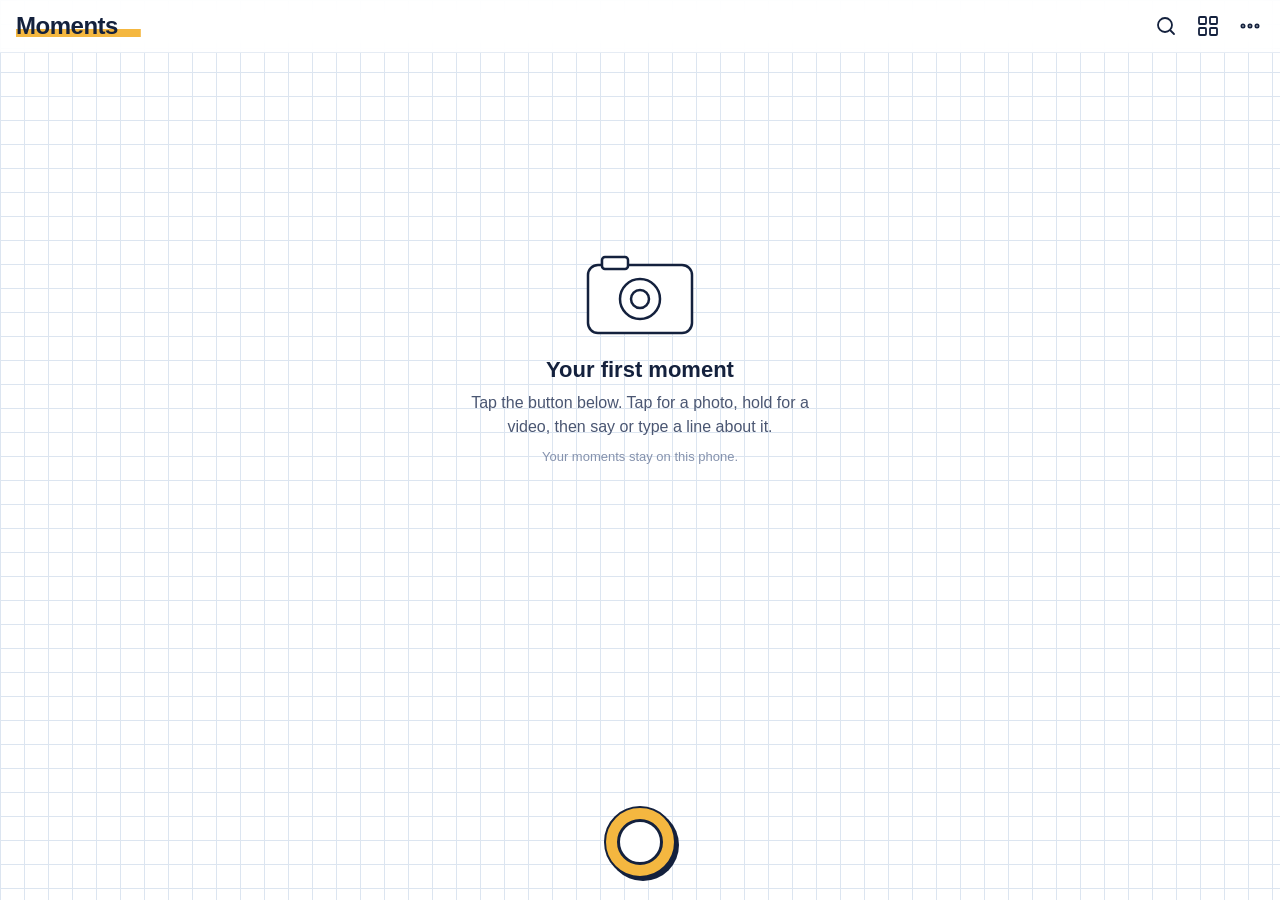
==== moments/index.html @ e1a70b03 "Moments: fix pinch zoom pushing the shutter off screen - Camera screen blocks browser page zoom (tou" ====
<!doctype html>
<html lang="en">
<head>
<meta charset="utf-8">
<meta name="viewport" content="width=device-width,initial-scale=1,viewport-fit=cover">
<meta name="theme-color" content="#FFFFFF" media="(prefers-color-scheme: light)">
<meta name="theme-color" content="#0E1626" media="(prefers-color-scheme: dark)">
<meta name="apple-mobile-web-app-capable" content="yes">
<meta name="mobile-web-app-capable" content="yes">
<meta name="apple-mobile-web-app-status-bar-style" content="default">
<meta name="apple-mobile-web-app-title" content="Moments">
<meta name="robots" content="noindex, nofollow">
<meta name="description" content="A private photo and video memory log. Your moments stay on your phone.">
<link rel="manifest" href="manifest.webmanifest">
<link rel="apple-touch-icon" href="icons/icon-180.png">
<link rel="icon" type="image/png" href="icons/icon-192.png">
<title>Moments</title>
<link rel="stylesheet" href="styles.css?v=3">
</head>
<body>

<!-- ============ FEED ============ -->
<main id="feed" class="screen active" aria-label="Your moments">
  <header class="topbar">
    <h1 class="brand">Moments</h1>
    <div class="top-actions">
      <button class="icon-btn" id="btn-search" aria-label="Search captions">
        <svg viewBox="0 0 24 24"><circle cx="11" cy="11" r="7"/><path d="m20 20-3.5-3.5"/></svg>
      </button>
      <button class="icon-btn" id="btn-view" aria-label="Switch to grid view">
        <svg class="i-grid" viewBox="0 0 24 24"><rect x="3" y="3" width="7" height="7" rx="1"/><rect x="14" y="3" width="7" height="7" rx="1"/><rect x="3" y="14" width="7" height="7" rx="1"/><rect x="14" y="14" width="7" height="7" rx="1"/></svg>
        <svg class="i-feed" viewBox="0 0 24 24"><rect x="4" y="3" width="16" height="11" rx="1.5"/><path d="M4 18h16M4 21h10"/></svg>
      </button>
      <button class="icon-btn" id="btn-settings" aria-label="Settings">
        <svg viewBox="0 0 24 24"><circle cx="5" cy="12" r="1.6"/><circle cx="12" cy="12" r="1.6"/><circle cx="19" cy="12" r="1.6"/></svg>
      </button>
    </div>
    <div class="searchbar" id="searchbar" hidden>
      <input type="search" id="q" placeholder="Search your captions" autocomplete="off" enterkeyhint="search">
      <button class="text-btn" id="search-cancel">Cancel</button>
    </div>
  </header>

  <div class="banner" id="banner" hidden>
    <div class="banner-text"><strong id="banner-title"></strong><span id="banner-sub"></span></div>
    <button class="pill-btn small" id="banner-action"></button>
    <button class="icon-btn banner-x" id="banner-close" aria-label="Dismiss">
      <svg viewBox="0 0 24 24"><path d="M7 7l10 10M17 7 7 17"/></svg>
    </button>
  </div>

  <section class="onthisday" id="onthisday" hidden aria-label="On this day"></section>
  <section id="list" class="list"></section>

  <div class="empty" id="empty" hidden>
    <div class="empty-art" aria-hidden="true">
      <svg viewBox="0 0 120 90"><rect x="8" y="14" width="104" height="68" rx="10"/><circle cx="60" cy="48" r="20"/><circle cx="60" cy="48" r="9"/><rect x="22" y="6" width="26" height="12" rx="3"/></svg>
    </div>
    <h2>Your first moment</h2>
    <p>Tap the button below. Tap for a photo, hold for a video, then say or type a line about it.</p>
    <p class="fine">Your moments stay on this phone.</p>
  </div>
  <div class="no-results" id="no-results" hidden>No captions match.</div>

  <button class="fab" id="fab" aria-label="Capture a new moment">
    <span class="fab-ring"></span>
  </button>
</main>

<!-- ============ CAMERA ============ -->
<section id="camera" class="screen dark" aria-label="Camera">
  <video id="viewfinder" playsinline muted autoplay></video>
  <div class="cam-flash" id="cam-flash"></div>

  <div class="cam-fallback" id="cam-fallback" hidden>
    <p id="cam-fallback-msg">Camera isn't available here.</p>
    <button class="pill-btn light" id="cam-native">Open camera</button>
    <button class="text-btn light" id="cam-fallback-gallery">Choose from gallery</button>
  </div>

  <div class="cam-top">
    <button class="icon-btn light" id="cam-close" aria-label="Close camera">
      <svg viewBox="0 0 24 24"><path d="M6 6l12 12M18 6 6 18"/></svg>
    </button>
    <div class="rec-badge" id="rec-badge" hidden><span class="dot"></span><span id="rec-time">0:00</span></div>
    <button class="icon-btn light" id="cam-torch" aria-label="Torch" aria-pressed="false" hidden>
      <svg viewBox="0 0 24 24"><path d="M13 2 4 14h7l-1 8 9-12h-7z"/></svg>
    </button>
    <span class="spacer" id="cam-spacer"></span>
  </div>
  <div class="focus-ring" id="focus-ring"></div>
  <div class="zoom-label" id="zoom-label" hidden>1×</div>

  <div class="cam-bottom">
    <p class="cam-hint" id="cam-hint">Tap for photo · hold for video · pinch to zoom</p>
    <div class="cam-controls">
      <button class="icon-btn light round" id="cam-gallery" aria-label="Choose from gallery">
        <svg viewBox="0 0 24 24"><rect x="3" y="4" width="18" height="16" rx="2.5"/><circle cx="9" cy="10" r="2"/><path d="m21 16-5-5-9 9"/></svg>
      </button>
      <button class="shutter" id="shutter" aria-label="Shutter: tap for photo, hold for video">
        <svg viewBox="0 0 100 100" aria-hidden="true">
          <circle class="ring-bg" cx="50" cy="50" r="45"/>
          <circle class="ring-prog" id="ring-prog" cx="50" cy="50" r="45"/>
        </svg>
        <span class="shutter-core"></span>
      </button>
      <button class="icon-btn light round" id="cam-flip" aria-label="Flip camera">
        <svg viewBox="0 0 24 24"><path d="M4 8h3l2-3h6l2 3h3v11H4z"/><path d="M9 13a3 3 0 0 1 5.2-2M15 13a3 3 0 0 1-5.2 2"/><path d="M14.5 9.5v1.6h-1.6M9.5 16.5v-1.6h1.6"/></svg>
      </button>
    </div>
  </div>
</section>

<!-- ============ COMPOSE ============ -->
<section id="compose" class="screen dark" aria-label="New moment">
  <div class="compose-media" id="compose-media"></div>
  <div class="compose-top">
    <button class="icon-btn light" id="compose-cancel" aria-label="Discard">
      <svg viewBox="0 0 24 24"><path d="M6 6l12 12M18 6 6 18"/></svg>
    </button>
    <span class="compose-when" id="compose-when"></span>
    <span class="spacer"></span>
  </div>
  <div class="compose-panel" id="compose-panel">
    <textarea id="caption" maxlength="280" rows="2" placeholder="Add a line about it (optional)" enterkeyhint="done"></textarea>
    <div class="caption-tools">
      <button class="mic-btn" id="mic" aria-label="Hold to talk, or tap to dictate" aria-pressed="false">
        <svg viewBox="0 0 24 24"><rect x="9" y="3" width="6" height="11" rx="3"/><path d="M5 11a7 7 0 0 0 14 0M12 18v3"/></svg>
        <span class="mic-label" id="mic-label">Hold to talk</span>
      </button>
      <button class="lang-btn" id="lang" aria-label="Dictation language">EN</button>
      <span class="mic-hint" id="mic-hint" hidden>Use your keyboard's mic to dictate.</span>
      <span class="count" id="count">0/280</span>
    </div>
    <button class="save-btn" id="compose-save">Save moment</button>
  </div>
</section>

<!-- ============ VIEWER ============ -->
<section id="viewer" class="screen dark" aria-label="Moment">
  <div class="viewer-top">
    <button class="icon-btn light" id="viewer-close" aria-label="Back to feed">
      <svg viewBox="0 0 24 24"><path d="M15 5l-7 7 7 7"/></svg>
    </button>
    <div class="viewer-when" id="viewer-when"></div>
    <button class="icon-btn light" id="viewer-more" aria-label="More actions">
      <svg viewBox="0 0 24 24"><circle cx="5" cy="12" r="1.6"/><circle cx="12" cy="12" r="1.6"/><circle cx="19" cy="12" r="1.6"/></svg>
    </button>
  </div>
  <div class="viewer-stage" id="viewer-stage"></div>
  <div class="viewer-caption" id="viewer-caption"></div>
  <div class="viewer-menu" id="viewer-menu" hidden>
    <button id="viewer-edit">Edit caption</button>
    <button id="viewer-save-file">Save to device</button>
    <button class="danger" id="viewer-delete">Delete</button>
  </div>
</section>

<!-- ============ SETTINGS SHEET ============ -->
<div class="scrim" id="scrim" hidden></div>
<aside class="sheet" id="sheet" aria-label="Settings" hidden>
  <div class="sheet-handle"></div>
  <h2>Moments</h2>
  <p class="privacy">Your photos, videos and captions stay on this phone. Only an anonymous visit count is kept, plus usage counts if you turn them on.</p>

  <div class="sheet-row">
    <div>
      <div class="row-title">Storage</div>
      <div class="row-sub" id="storage-line">Checking…</div>
    </div>
  </div>
  <div class="meter"><span id="storage-meter"></span></div>

  <div class="sheet-row">
    <div>
      <div class="row-title">Keep my moments safe</div>
      <div class="row-sub" id="persist-line">Ask the browser not to clear them.</div>
    </div>
    <button class="pill-btn small" id="persist-btn">Turn on</button>
  </div>

  <div class="sheet-row" id="install-row" hidden>
    <div>
      <div class="row-title">Install on home screen</div>
      <div class="row-sub" id="install-line">Opens full screen, like an app.</div>
    </div>
    <button class="pill-btn small" id="install-btn">Install</button>
  </div>

  <div class="sheet-row">
    <div>
      <div class="row-title">Backup</div>
      <div class="row-sub" id="backup-line">One .zip with every photo, video and caption.</div>
    </div>
  </div>
  <div class="sheet-btns">
    <button class="pill-btn" id="export-btn">Export backup</button>
    <button class="pill-btn ghost" id="import-btn">Import backup</button>
  </div>

  <div class="sheet-row">
    <div>
      <div class="row-title">Open straight to camera</div>
      <div class="row-sub">Once you've allowed the camera.</div>
    </div>
    <label class="switch"><input type="checkbox" id="opt-camfirst" checked><span></span></label>
  </div>

  <div class="sheet-row">
    <div>
      <div class="row-title">Share anonymous usage counts</div>
      <div class="row-sub">Counts like "a moment was saved". Never photos, videos or captions.</div>
    </div>
    <label class="switch"><input type="checkbox" id="opt-metrics"><span></span></label>
  </div>

  <div class="sheet-row"><div><div class="row-title">Your stats</div><div class="row-sub">Counted on this phone only.</div></div></div>
  <div class="stats" id="stats"></div>

  <button class="text-btn danger wide" id="clear-btn">Delete all moments on this phone</button>
</aside>

<div class="howto" id="howto" hidden>
  <h3>Install Moments</h3>
  <ol>
    <li>Tap <strong>Share</strong> <svg viewBox="0 0 24 24" class="inline-ico"><path d="M12 3v12M7 8l5-5 5 5M5 13v7h14v-7"/></svg> in Safari's toolbar.</li>
    <li>Choose <strong>Add to Home Screen</strong>.</li>
    <li>Open Moments from your home screen and capture there.</li>
  </ol>
  <p class="howto-note" id="howto-note">The installed app keeps its own storage. Moments saved here in Safari don't move across, so <strong>export a backup first</strong>, then import it in the app.</p>
  <button class="pill-btn" id="howto-ok">Got it</button>
</div>

<div class="toast" id="toast" role="status" aria-live="polite"></div>

<input type="file" id="file-pick" accept="image/*,video/*" hidden>
<input type="file" id="file-capture" accept="image/*,video/*" capture="environment" hidden>
<input type="file" id="file-import" accept=".zip,application/zip" hidden>

<script src="app.js?v=3"></script>
<script data-goatcounter="https://adikhanna.goatcounter.com/count" async src="//gc.zgo.at/count.js"></script>
</body>
</html>
---- moments/styles.css ----
/* Moments — Graph Paper tokens, mobile-first */
:root {
  --paper: #FFFFFF;
  --grid: #DCE5F0;
  --ink: #14213D;
  --ink-2: #4A5672;
  --ink-3: #8592AD;
  --hl: #F4B740;
  --red: #C2452D;
  --card: #FFFFFF;
  --line: #E6ECF4;
  --shadow: 3px 3px 0 var(--ink);
  --sat: env(safe-area-inset-top, 0px);
  --sab: env(safe-area-inset-bottom, 0px);
  --font: -apple-system, BlinkMacSystemFont, "Segoe UI", Roboto, "Helvetica Neue", Arial, sans-serif;
  --ease: cubic-bezier(.2, .8, .2, 1);
  color-scheme: light dark;
}
@media (prefers-color-scheme: dark) {
  :root {
    --paper: #0E1626;
    --grid: #1B2840;
    --ink: #E9EEF7;
    --ink-2: #B4BFD4;
    --ink-3: #7584A3;
    --card: #141F33;
    --line: #22314D;
    --shadow: 3px 3px 0 #000;
  }
}

* { box-sizing: border-box; -webkit-tap-highlight-color: transparent; }
html, body { margin: 0; height: 100%; }
body {
  font-family: var(--font);
  background: var(--paper);
  color: var(--ink);
  overscroll-behavior-y: none;
  -webkit-font-smoothing: antialiased;
}
button { font: inherit; color: inherit; background: none; border: 0; padding: 0; cursor: pointer; }
svg { display: block; }
[hidden] { display: none !important; }

/* ---------- screens ---------- */
.screen {
  position: fixed; inset: 0;
  display: flex; flex-direction: column;
  background: var(--paper);
  opacity: 0; pointer-events: none;
  transform: translateY(14px);
  transition: opacity .22s var(--ease), transform .26s var(--ease);
}
.screen.active { opacity: 1; pointer-events: auto; transform: none; }
.screen.dark { background: #000; color: #fff; }
#feed { overflow-y: auto; -webkit-overflow-scrolling: touch; transform: none; }
#feed:not(.active) { opacity: 1; } /* keep feed painted under overlays */

/* ---------- buttons ---------- */
.icon-btn { width: 40px; height: 40px; display: grid; place-items: center; border-radius: 50%; }
.icon-btn svg { width: 24px; height: 24px; fill: none; stroke: currentColor; stroke-width: 1.8; stroke-linecap: round; stroke-linejoin: round; }
.icon-btn:active { background: color-mix(in srgb, currentColor 12%, transparent); }
.icon-btn.light { color: #fff; }
.icon-btn.round { width: 48px; height: 48px; background: rgba(255,255,255,.14); backdrop-filter: blur(8px); -webkit-backdrop-filter: blur(8px); }
.text-btn { font-weight: 600; padding: 8px 6px; color: var(--ink-2); }
.text-btn.light { color: #fff; }
.text-btn.danger { color: var(--red); }
.text-btn.wide { width: 100%; padding: 16px; margin-top: 8px; }
.pill-btn {
  background: var(--ink); color: var(--paper);
  font-weight: 700; padding: 10px 18px; border-radius: 999px;
  transition: transform .1s;
}
.pill-btn:active { transform: scale(.96); }
.pill-btn:disabled { opacity: .4; }
.pill-btn.small { padding: 7px 14px; font-size: 14px; }
.pill-btn.ghost { background: transparent; color: var(--ink); box-shadow: inset 0 0 0 1.5px var(--ink); }
.pill-btn.light { background: #fff; color: #000; }

/* ---------- feed ---------- */
#feed {
  background-color: var(--paper);
  background-image:
    linear-gradient(var(--grid) 1px, transparent 1px),
    linear-gradient(90deg, var(--grid) 1px, transparent 1px);
  background-size: 24px 24px;
  background-attachment: local;
}
.topbar {
  position: sticky; top: 0; z-index: 5;
  display: flex; flex-wrap: wrap; align-items: center;
  padding: calc(var(--sat) + 6px) 10px 6px 16px;
  background: color-mix(in srgb, var(--paper) 88%, transparent);
  backdrop-filter: blur(14px); -webkit-backdrop-filter: blur(14px);
  border-bottom: 1px solid var(--line);
}
.brand {
  font-size: 24px; font-weight: 800; letter-spacing: -.02em; margin: 0; flex: 1;
  background: linear-gradient(transparent 62%, var(--hl) 62%, var(--hl) 90%, transparent 90%);
  background-size: 5.2em 100%; background-repeat: no-repeat;
}
.top-actions { display: flex; gap: 2px; }
#btn-view .i-feed { display: none; }
body.grid #btn-view .i-feed { display: block; }
body.grid #btn-view .i-grid { display: none; }
.searchbar { flex-basis: 100%; display: flex; gap: 8px; align-items: center; padding: 8px 4px 4px 0; }
.searchbar input {
  flex: 1; font: inherit; font-size: 16px; padding: 10px 14px;
  border-radius: 12px; border: 1.5px solid var(--line); background: var(--card); color: var(--ink);
  outline: none;
}
.searchbar input:focus { border-color: var(--ink); }

.list { padding: 8px 0 calc(var(--sab) + 120px); max-width: 560px; margin: 0 auto; }
.day-head {
  position: sticky; top: calc(var(--sat) + 53px); z-index: 2;
  display: inline-block; margin: 18px 16px 10px;
  font-size: 13px; font-weight: 800; letter-spacing: .06em; text-transform: uppercase;
  background: var(--hl); color: #14213D; padding: 3px 10px; border-radius: 4px;
  box-shadow: 2px 2px 0 #14213D;
}
body.searching .day-head { top: calc(var(--sat) + 108px); }
.day-group { display: block; }

.card {
  margin: 0 12px 18px; background: var(--card);
  border: 1.5px solid var(--ink); border-radius: 14px; box-shadow: var(--shadow);
  overflow: hidden;
  animation: pop .32s var(--ease) both;
}
.card.removing { animation: out .25s var(--ease) forwards; }
@keyframes pop { from { opacity: 0; transform: translateY(10px) scale(.98); } to { opacity: 1; transform: none; } }
@keyframes out { to { opacity: 0; transform: scale(.96); } }
.card-media { position: relative; background: var(--grid); aspect-ratio: var(--ar, 4/5); max-height: 75vh; width: 100%; overflow: hidden; }
.card-media img, .card-media video { width: 100%; height: 100%; object-fit: cover; display: block; }
.badge {
  position: absolute; top: 10px; right: 10px;
  display: flex; align-items: center; gap: 4px;
  background: rgba(0,0,0,.55); color: #fff; font-size: 12px; font-weight: 700;
  padding: 4px 8px; border-radius: 999px;
}
.badge svg { width: 12px; height: 12px; fill: #fff; }
.card-body { padding: 12px 14px 14px; }
.card-caption { margin: 0 0 6px; font-size: 16px; line-height: 1.4; white-space: pre-wrap; overflow-wrap: anywhere; }
.card-caption.none { color: var(--ink-3); font-style: italic; }
.card-time { font-size: 12px; color: var(--ink-3); font-weight: 600; display: flex; gap: 6px; align-items: center; }
.card-time .voice { display: inline-flex; align-items: center; gap: 3px; }
.card-time svg { width: 12px; height: 12px; fill: none; stroke: currentColor; stroke-width: 2; }
mark { background: var(--hl); color: #14213D; border-radius: 2px; padding: 0 1px; }

/* grid view */
body.grid .day-group { display: grid; grid-template-columns: repeat(3, 1fr); gap: 2px; padding: 0 2px; }
body.grid .day-head { grid-column: 1 / -1; justify-self: start; }
body.grid .card { margin: 0; border: 0; border-radius: 0; box-shadow: none; animation: none; }
body.grid .card-media { aspect-ratio: 1; max-height: none; }
body.grid .card-body { display: none; }
body.grid .badge { top: 6px; right: 6px; padding: 3px 6px; font-size: 11px; }

/* on this day */
.onthisday { padding: 14px 0 0; max-width: 560px; margin: 0 auto; }
.otd-title { font-size: 13px; font-weight: 800; letter-spacing: .06em; text-transform: uppercase; color: var(--red); margin: 0 16px 8px; }
.otd-strip { display: flex; gap: 10px; overflow-x: auto; padding: 2px 16px 8px; scroll-snap-type: x mandatory; scrollbar-width: none; }
.otd-strip::-webkit-scrollbar { display: none; }
.otd-item { flex: 0 0 auto; width: 96px; scroll-snap-align: start; text-align: left; }
.otd-item img { width: 96px; height: 128px; object-fit: cover; border-radius: 10px; border: 1.5px solid var(--ink); box-shadow: 2px 2px 0 var(--ink); background: var(--grid); }
.otd-item span { display: block; font-size: 12px; font-weight: 700; margin-top: 6px; color: var(--ink-2); }

/* empty */
.empty, .no-results { text-align: center; padding: 70px 32px 160px; max-width: 420px; margin: 0 auto; }
.empty-art svg { width: 120px; margin: 0 auto 16px; fill: var(--card); stroke: var(--ink); stroke-width: 2.5; }
.empty h2 { font-size: 22px; margin: 0 0 8px; }
.empty p { color: var(--ink-2); line-height: 1.5; margin: 0 0 8px; }
.empty .fine { font-size: 13px; color: var(--ink-3); }
.no-results { color: var(--ink-3); padding-top: 50px; }

/* FAB */
.fab {
  position: fixed; left: 50%; bottom: calc(var(--sab) + 22px); z-index: 6;
  width: 72px; height: 72px; margin-left: -36px; border-radius: 50%;
  background: var(--hl); border: 2px solid #14213D; box-shadow: 3px 3px 0 #14213D;
  display: grid; place-items: center;
  transition: transform .15s var(--ease);
}
.fab:active { transform: scale(.92); }
.fab-ring { width: 46px; height: 46px; border-radius: 50%; border: 3px solid #14213D; background: #fff; }
#feed:not(.active) .fab { opacity: 0; }

/* ---------- camera ---------- */
#viewfinder { position: absolute; inset: 0; width: 100%; height: 100%; object-fit: cover; background: #000; }
#viewfinder.mirror { transform: scaleX(-1); }
.cam-flash { position: absolute; inset: 0; background: #fff; opacity: 0; pointer-events: none; }
.cam-flash.go { animation: flash .28s ease-out; }
@keyframes flash { 0% { opacity: .85; } 100% { opacity: 0; } }
.cam-top {
  position: relative; z-index: 2; display: flex; align-items: center; justify-content: space-between;
  padding: calc(var(--sat) + 8px) 10px 8px;
  background: linear-gradient(rgba(0,0,0,.45), transparent);
}
.cam-top .spacer { width: 40px; }
.rec-badge { display: flex; align-items: center; gap: 6px; background: var(--red); color: #fff; font-weight: 700; font-variant-numeric: tabular-nums; padding: 5px 12px; border-radius: 999px; font-size: 15px; }
.rec-badge .dot { width: 8px; height: 8px; border-radius: 50%; background: #fff; animation: blink 1s infinite; }
@keyframes blink { 50% { opacity: .2; } }
.cam-bottom {
  position: absolute; left: 0; right: 0; bottom: 0; z-index: 2;
  padding: 20px 0 calc(var(--sab) + 26px);
  background: linear-gradient(transparent, rgba(0,0,0,.55));
}
.cam-hint { text-align: center; font-size: 13px; font-weight: 600; margin: 0 0 14px; opacity: .85; text-shadow: 0 1px 3px rgba(0,0,0,.6); transition: opacity .3s; }
.cam-controls { display: flex; align-items: center; justify-content: space-evenly; }
.shutter { position: relative; width: 84px; height: 84px; touch-action: none; user-select: none; -webkit-user-select: none; -webkit-touch-callout: none; }
.shutter svg { position: absolute; inset: 0; width: 100%; height: 100%; transform: rotate(-90deg); }
.ring-bg { fill: none; stroke: #fff; stroke-width: 6; }
.ring-prog { fill: none; stroke: var(--red); stroke-width: 7; stroke-dasharray: 283; stroke-dashoffset: 283; stroke-linecap: round; }
.shutter-core { position: absolute; inset: 11px; border-radius: 50%; background: #fff; transition: transform .2s var(--ease), background .2s, border-radius .2s; }
.shutter:active .shutter-core { transform: scale(.9); }
.shutter.recording .shutter-core { background: var(--red); transform: scale(.55); border-radius: 22%; }
.cam-fallback {
  position: absolute; inset: 0; z-index: 1; display: flex; flex-direction: column;
  align-items: center; justify-content: center; gap: 14px; padding: 32px; text-align: center;
}
.cam-fallback p { margin: 0 0 6px; color: #cfd6e4; line-height: 1.5; max-width: 300px; }

/* ---------- compose ---------- */
.compose-bar {
  display: flex; align-items: center; justify-content: space-between;
  padding: calc(var(--sat) + 8px) 12px 8px;
  border-bottom: 1px solid var(--line);
}
.compose-title { font-weight: 800; }
.compose-media { flex: 1 1 auto; min-height: 0; background: #000; display: grid; place-items: center; overflow: hidden; }
.compose-media img, .compose-media video { max-width: 100%; max-height: 100%; object-fit: contain; }
.caption-box { padding: 12px 16px calc(var(--sab) + 14px); background: var(--paper); border-top: 1px solid var(--line); }
.caption-meta { font-size: 12px; font-weight: 700; color: var(--ink-3); margin-bottom: 6px; }
#caption {
  width: 100%; resize: none; border: 0; outline: none; background: transparent; color: var(--ink);
  font: inherit; font-size: 18px; line-height: 1.4; min-height: 78px; max-height: 30vh;
}
#caption::placeholder { color: var(--ink-3); }
#caption.listening { caret-color: var(--red); }
.caption-tools { display: flex; align-items: center; gap: 10px; }
.mic-btn {
  display: flex; align-items: center; gap: 6px; padding: 9px 16px 9px 12px;
  border-radius: 999px; background: var(--hl); color: #14213D; font-weight: 800;
  border: 1.5px solid #14213D; box-shadow: 2px 2px 0 #14213D;
}
.mic-btn svg { width: 20px; height: 20px; fill: none; stroke: currentColor; stroke-width: 2; stroke-linecap: round; }
.mic-btn[aria-pressed="true"] { background: var(--red); color: #fff; animation: pulse 1.2s infinite; }
@keyframes pulse { 0%,100% { box-shadow: 2px 2px 0 #14213D, 0 0 0 0 rgba(194,69,45,.5); } 50% { box-shadow: 2px 2px 0 #14213D, 0 0 0 9px rgba(194,69,45,0); } }
.lang-btn { font-size: 13px; font-weight: 800; padding: 8px 10px; border-radius: 8px; border: 1.5px solid var(--line); color: var(--ink-2); }
.mic-hint { font-size: 13px; color: var(--ink-3); }
.count { margin-left: auto; font-size: 12px; font-weight: 700; color: var(--ink-3); font-variant-numeric: tabular-nums; }
.count.near { color: var(--red); }

/* ---------- viewer ---------- */
.viewer-top {
  position: absolute; top: 0; left: 0; right: 0; z-index: 3;
  display: flex; align-items: center; justify-content: space-between;
  padding: calc(var(--sat) + 8px) 8px 10px;
  background: linear-gradient(rgba(0,0,0,.6), transparent);
}
.viewer-when { font-size: 14px; font-weight: 700; text-align: center; }
.viewer-stage { flex: 1; display: grid; place-items: center; overflow: hidden; touch-action: pan-y; }
.viewer-stage img, .viewer-stage video { max-width: 100%; max-height: 100%; object-fit: contain; transition: transform .25s var(--ease), opacity .2s; }
.viewer-caption {
  position: absolute; left: 0; right: 0; bottom: 0; z-index: 2;
  padding: 40px 18px calc(var(--sab) + 22px);
  background: linear-gradient(transparent, rgba(0,0,0,.75));
  font-size: 17px; line-height: 1.45; white-space: pre-wrap; overflow-wrap: anywhere;
  max-height: 45vh; overflow-y: auto;
}
.viewer-menu {
  position: absolute; top: calc(var(--sat) + 54px); right: 12px; z-index: 4;
  background: #1c2436; border-radius: 14px; overflow: hidden; min-width: 190px;
  box-shadow: 0 10px 30px rgba(0,0,0,.5);
  animation: pop .18s var(--ease);
}
.viewer-menu button { display: block; width: 100%; text-align: left; padding: 14px 16px; font-weight: 600; border-bottom: 1px solid rgba(255,255,255,.08); }
.viewer-menu button:last-child { border-bottom: 0; }
.viewer-menu .danger { color: #ff8a73; }

/* ---------- sheet ---------- */
.scrim { position: fixed; inset: 0; z-index: 20; background: rgba(8,12,22,.45); animation: fade .2s; }
@keyframes fade { from { opacity: 0; } }
.sheet {
  position: fixed; left: 0; right: 0; bottom: 0; z-index: 21;
  max-width: 560px; margin: 0 auto; max-height: 88vh; overflow-y: auto;
  background: var(--card); color: var(--ink);
  border-radius: 20px 20px 0 0; border: 1.5px solid var(--ink); border-bottom: 0;
  padding: 8px 20px calc(var(--sab) + 18px);
  animation: up .28s var(--ease);
}
@keyframes up { from { transform: translateY(100%); } }
.sheet-handle { width: 40px; height: 5px; border-radius: 3px; background: var(--line); margin: 4px auto 12px; }
.sheet h2 { margin: 0 0 4px; font-size: 22px; }
.privacy { margin: 0 0 14px; color: var(--ink-2); font-size: 14px; }
.sheet-row { display: flex; align-items: center; justify-content: space-between; gap: 12px; padding: 14px 0 6px; border-top: 1px solid var(--line); }
.row-title { font-weight: 700; }
.row-sub { font-size: 13px; color: var(--ink-3); margin-top: 2px; }
.meter { height: 8px; border-radius: 4px; background: var(--grid); overflow: hidden; margin: 6px 0 10px; }
.meter span { display: block; height: 100%; width: 0; background: var(--ink); border-radius: 4px; transition: width .4s var(--ease); }
.sheet-btns { display: flex; gap: 10px; padding: 8px 0 14px; }
.sheet-btns .pill-btn { flex: 1; }
.switch { position: relative; width: 50px; height: 30px; flex: 0 0 auto; }
.switch input { opacity: 0; width: 0; height: 0; }
.switch span { position: absolute; inset: 0; background: var(--line); border-radius: 999px; transition: background .2s; }
.switch span::after { content: ""; position: absolute; top: 3px; left: 3px; width: 24px; height: 24px; border-radius: 50%; background: #fff; box-shadow: 0 1px 3px rgba(0,0,0,.3); transition: transform .2s var(--ease); }
.switch input:checked + span { background: var(--ink); }
.switch input:checked + span::after { transform: translateX(20px); }

/* ---------- toast ---------- */
.toast {
  position: fixed; left: 50%; bottom: calc(var(--sab) + 110px); z-index: 40;
  transform: translate(-50%, 20px); opacity: 0; pointer-events: none;
  background: var(--ink); color: var(--paper); font-weight: 600; font-size: 15px;
  padding: 12px 16px; border-radius: 12px; display: flex; gap: 14px; align-items: center;
  max-width: calc(100vw - 32px); box-shadow: 0 8px 24px rgba(0,0,0,.25);
  transition: opacity .2s, transform .25s var(--ease);
}
.toast.show { opacity: 1; transform: translate(-50%, 0); pointer-events: auto; }
.toast button { color: var(--hl); font-weight: 800; }
.toast span { white-space: nowrap; overflow: hidden; text-overflow: ellipsis; }

@media (prefers-reduced-motion: reduce) {
  *, *::before, *::after { animation: none !important; transition: none !important; }
}

/* ================= Phase 0 additions ================= */

/* camera slides in from the left, like Instagram */
#camera { transform: translateX(-30px); }
#camera.active { transform: none; }
.focus-ring {
  position: absolute; z-index: 2; width: 72px; height: 72px; margin: -36px 0 0 -36px;
  border: 2px solid var(--hl); border-radius: 12px; opacity: 0; pointer-events: none;
}
.focus-ring.go { animation: focus .7s var(--ease); }
@keyframes focus { 0% { opacity: 1; transform: scale(1.5); } 40% { opacity: 1; transform: scale(1); } 100% { opacity: 0; transform: scale(1); } }
.zoom-label {
  position: absolute; z-index: 2; left: 50%; top: calc(var(--sat) + 64px); transform: translateX(-50%);
  background: rgba(0,0,0,.55); color: #fff; font-weight: 800; font-size: 14px; padding: 5px 12px; border-radius: 999px;
}
#cam-torch[aria-pressed="true"] { color: var(--hl); }
#cam-torch svg { fill: none; }
#cam-torch[aria-pressed="true"] svg { fill: var(--hl); }

/* compose v2: full-bleed media, caption overlaid, big Save */
#compose { background: #000; color: #fff; }
.compose-media { position: absolute; inset: 0; display: grid; place-items: center; background: #000; }
.compose-media img, .compose-media video { width: 100%; height: 100%; max-width: none; max-height: none; object-fit: contain; }
.compose-top {
  position: absolute; top: 0; left: 0; right: 0; z-index: 2;
  display: flex; align-items: center; justify-content: space-between;
  padding: calc(var(--sat) + 8px) 8px 18px;
  background: linear-gradient(rgba(0,0,0,.55), transparent);
}
.compose-top .spacer { width: 40px; }
.compose-when { font-size: 14px; font-weight: 700; text-shadow: 0 1px 3px rgba(0,0,0,.6); }
.compose-panel {
  position: absolute; left: 0; right: 0; bottom: 0; z-index: 2;
  padding: 56px 16px calc(var(--sab) + 16px + var(--kb, 0px));
  background: linear-gradient(transparent, rgba(0,0,0,.55) 28%, rgba(0,0,0,.82));
  transition: padding-bottom .15s;
}
#compose #caption {
  color: #fff; font-size: 20px; font-weight: 600; line-height: 1.35; min-height: 56px; max-height: 28vh;
  text-shadow: 0 1px 4px rgba(0,0,0,.6);
}
#compose #caption::placeholder { color: rgba(255,255,255,.7); }
#compose .caption-tools { margin: 6px 0 14px; }
#compose .lang-btn { color: #fff; border-color: rgba(255,255,255,.35); }
#compose .count { color: rgba(255,255,255,.7); }
#compose .mic-hint { color: rgba(255,255,255,.75); }
.mic-btn { touch-action: none; user-select: none; -webkit-user-select: none; -webkit-touch-callout: none; padding: 12px 18px 12px 14px; font-size: 15px; }
.mic-btn.holding { transform: scale(1.06); }
.save-btn {
  width: 100%; padding: 16px; border-radius: 14px; font-size: 17px; font-weight: 800;
  background: #fff; color: #14213D; transition: transform .1s;
}
.save-btn:active { transform: scale(.98); }
.save-btn:disabled { opacity: .5; }

/* feed banner (install / backup) */
.banner {
  display: flex; align-items: center; gap: 10px; max-width: 536px;
  margin: 12px auto 0; padding: 12px 6px 12px 14px;
  background: var(--card); border: 1.5px solid var(--ink); border-left: 6px solid var(--hl);
  border-radius: 12px; box-shadow: var(--shadow);
  margin-left: max(12px, calc(50% - 268px)); margin-right: max(12px, calc(50% - 268px));
  animation: pop .3s var(--ease);
}
.banner.warn { border-left-color: var(--red); }
.banner-text { flex: 1; min-width: 0; font-size: 14px; line-height: 1.35; }
.banner-text strong { display: block; font-size: 15px; }
.banner-text span { color: var(--ink-2); }
.banner-x { width: 32px; height: 32px; flex: 0 0 auto; }
.banner-x svg { width: 18px; height: 18px; }

/* iOS install how-to */
.howto {
  position: fixed; left: 12px; right: 12px; bottom: calc(var(--sab) + 12px); z-index: 30;
  max-width: 520px; margin: 0 auto; padding: 18px 18px 16px;
  background: var(--card); color: var(--ink); border: 1.5px solid var(--ink); border-radius: 16px; box-shadow: var(--shadow);
  animation: up .28s var(--ease);
}
.howto h3 { margin: 0 0 8px; font-size: 18px; }
.howto ol { margin: 0 0 10px; padding-left: 20px; line-height: 1.55; }
.howto-note { font-size: 13px; color: var(--ink-2); margin: 0 0 14px; line-height: 1.45; }
.howto .pill-btn { width: 100%; }
.inline-ico { display: inline-block; width: 16px; height: 16px; vertical-align: -3px; fill: none; stroke: currentColor; stroke-width: 2; }

/* stats */
.stats { display: grid; grid-template-columns: repeat(2, 1fr); gap: 8px; margin: 8px 0 14px; }
.stat { background: var(--paper); border: 1.5px solid var(--line); border-radius: 12px; padding: 10px 12px; }
.stat b { display: block; font-size: 22px; font-variant-numeric: tabular-nums; }
.stat span { font-size: 12px; color: var(--ink-3); font-weight: 600; }

/* camera owns all gestures: no page pinch-zoom or double-tap zoom */
#camera, #camera * { touch-action: none; }
#viewfinder { transform-origin: 50% 50%; transition: transform .06s linear; }
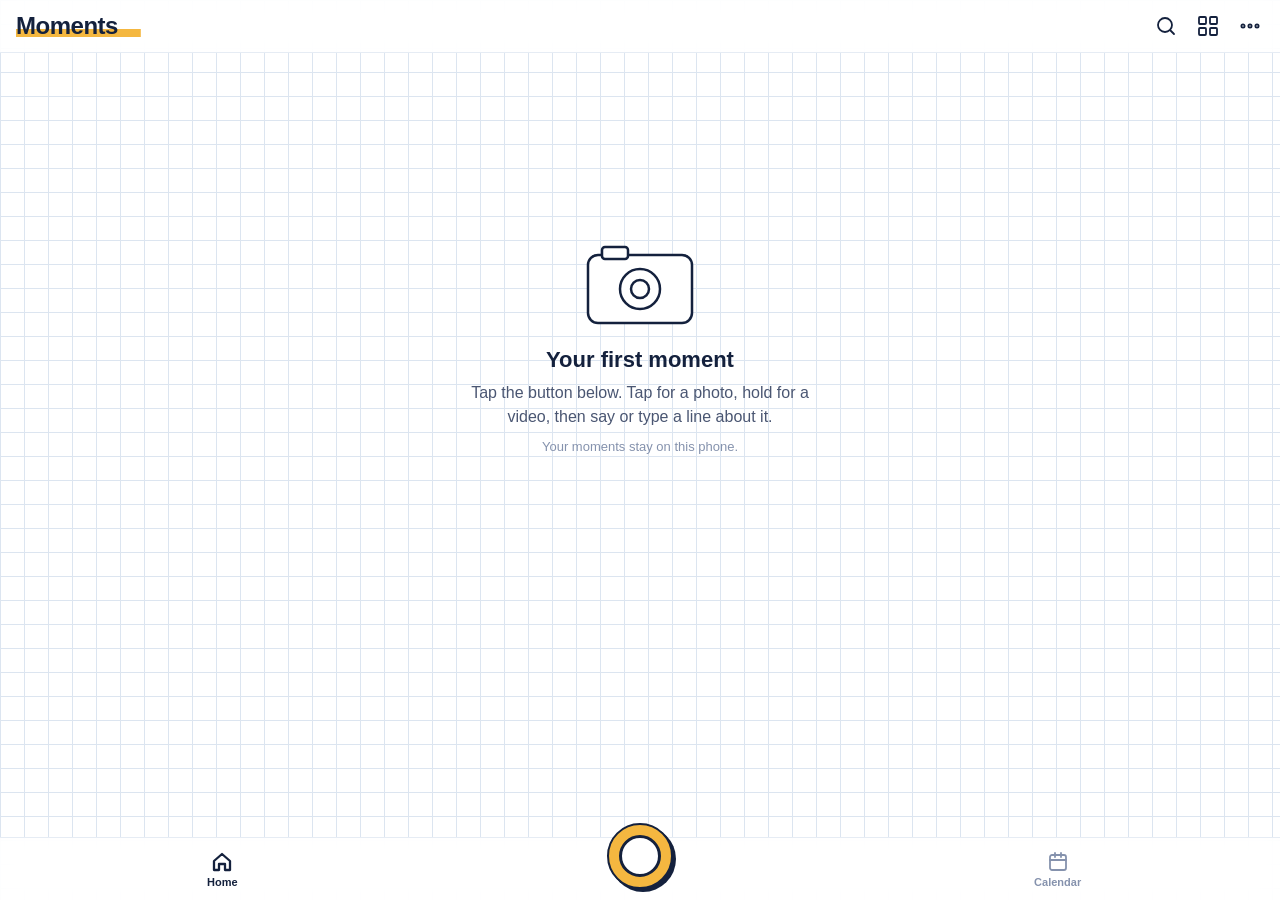
==== commit be5a52f7: "Moments: Phase 1 (relive) - Tab bar: Home, capture, Calendar - Story rail (Today, This week/Your wee" ====
--- a/moments/index.html
+++ b/moments/index.html
@@ -9,13 +9,12 @@
 <meta name="mobile-web-app-capable" content="yes">
 <meta name="apple-mobile-web-app-status-bar-style" content="default">
 <meta name="apple-mobile-web-app-title" content="Moments">
-<meta name="robots" content="noindex, nofollow">
 <meta name="description" content="A private photo and video memory log. Your moments stay on your phone.">
 <link rel="manifest" href="manifest.webmanifest">
 <link rel="apple-touch-icon" href="icons/icon-180.png">
 <link rel="icon" type="image/png" href="icons/icon-192.png">
 <title>Moments</title>
-<link rel="stylesheet" href="styles.css?v=3">
+<link rel="stylesheet" href="styles.css?v=4">
 </head>
 <body>
 
@@ -23,6 +22,10 @@
 <main id="feed" class="screen active" aria-label="Your moments">
   <header class="topbar">
     <h1 class="brand">Moments</h1>
+    <button class="ring-mini" id="ring-mini" aria-label="This week's progress">
+      <svg viewBox="0 0 36 36" aria-hidden="true"><circle class="rm-bg" cx="18" cy="18" r="15"/><circle class="rm-fg" id="rm-fg" cx="18" cy="18" r="15"/></svg>
+      <span id="rm-text">0/3</span>
+    </button>
     <div class="top-actions">
       <button class="icon-btn" id="btn-search" aria-label="Search captions">
         <svg viewBox="0 0 24 24"><circle cx="11" cy="11" r="7"/><path d="m20 20-3.5-3.5"/></svg>
@@ -49,7 +52,8 @@
     </button>
   </div>
 
-  <section class="onthisday" id="onthisday" hidden aria-label="On this day"></section>
+  <div id="home-view">
+  <section class="rail" id="rail" aria-label="Stories"></section>
   <section id="list" class="list"></section>
 
   <div class="empty" id="empty" hidden>
@@ -61,11 +65,43 @@
     <p class="fine">Your moments stay on this phone.</p>
   </div>
   <div class="no-results" id="no-results" hidden>No captions match.</div>
-
-  <button class="fab" id="fab" aria-label="Capture a new moment">
-    <span class="fab-ring"></span>
+  </div>
+
+  <div id="cal-view" hidden>
+    <section class="week-card">
+      <svg class="ring-big" viewBox="0 0 120 120" aria-hidden="true"><circle class="rb-bg" cx="60" cy="60" r="50"/><circle class="rb-fg" id="rb-fg" cx="60" cy="60" r="50"/></svg>
+      <div class="week-info">
+        <div class="week-num" id="week-num">0 of 3 days</div>
+        <div class="week-sub" id="week-sub">Capture a moment on 3 days this week.</div>
+        <div class="week-dots" id="week-dots"></div>
+      </div>
+    </section>
+    <section class="month">
+      <div class="month-head">
+        <button class="icon-btn" id="cal-prev" aria-label="Previous month"><svg viewBox="0 0 24 24"><path d="M15 5l-7 7 7 7"/></svg></button>
+        <h3 id="cal-title"></h3>
+        <button class="icon-btn" id="cal-next" aria-label="Next month"><svg viewBox="0 0 24 24"><path d="M9 5l7 7-7 7"/></svg></button>
+      </div>
+      <div class="cal-dow"><span>M</span><span>T</span><span>W</span><span>T</span><span>F</span><span>S</span><span>S</span></div>
+      <div class="cal-grid" id="cal-grid"></div>
+    </section>
+    <section class="year">
+      <h3 class="sec-title" id="heat-title">The last 12 months</h3>
+      <div class="heat-wrap"><div class="heat" id="heat"></div></div>
+      <div class="heat-legend"><span>Less</span><i class="l0"></i><i class="l1"></i><i class="l2"></i><i class="l3"></i><span>More</span></div>
+    </section>
+  </div>
+</main>
+
+<nav class="tabbar" id="tabbar" aria-label="Main">
+  <button class="tab active" data-tab="home" aria-label="Home">
+    <svg viewBox="0 0 24 24"><path d="M4 11 12 4l8 7v9h-5v-6H9v6H4z"/></svg><span>Home</span>
   </button>
-</main>
+  <button class="fab" id="fab" aria-label="Capture a new moment"><span class="fab-ring"></span></button>
+  <button class="tab" data-tab="calendar" aria-label="Calendar">
+    <svg viewBox="0 0 24 24"><rect x="4" y="5" width="16" height="15" rx="2"/><path d="M4 10h16M9 3v4M15 3v4"/></svg><span>Calendar</span>
+  </button>
+</nav>
 
 <!-- ============ CAMERA ============ -->
 <section id="camera" class="screen dark" aria-label="Camera">
@@ -143,6 +179,9 @@
       <svg viewBox="0 0 24 24"><path d="M15 5l-7 7 7 7"/></svg>
     </button>
     <div class="viewer-when" id="viewer-when"></div>
+    <button class="icon-btn light heart-btn" id="viewer-fav" aria-label="Favourite" aria-pressed="false">
+      <svg viewBox="0 0 24 24"><path d="M12 20s-7-4.4-7-10a4 4 0 0 1 7-2.6A4 4 0 0 1 19 10c0 5.6-7 10-7 10z"/></svg>
+    </button>
     <button class="icon-btn light" id="viewer-more" aria-label="More actions">
       <svg viewBox="0 0 24 24"><circle cx="5" cy="12" r="1.6"/><circle cx="12" cy="12" r="1.6"/><circle cx="19" cy="12" r="1.6"/></svg>
     </button>
@@ -156,6 +195,32 @@
   </div>
 </section>
 
+<!-- ============ STORY PLAYER ============ -->
+<section id="story" class="screen dark" aria-label="Story">
+  <div class="story-stage" id="story-stage"></div>
+  <div class="story-head">
+    <div class="story-bars" id="story-bars"></div>
+    <div class="story-top">
+      <div class="story-meta"><b id="story-title"></b><span id="story-when"></span></div>
+      <button class="pill-btn small light" id="story-reel" hidden>Make video</button>
+      <button class="icon-btn light" id="story-close" aria-label="Close story">
+        <svg viewBox="0 0 24 24"><path d="M6 6l12 12M18 6 6 18"/></svg>
+      </button>
+    </div>
+  </div>
+  <div class="story-caption" id="story-caption"></div>
+  <div class="heart-burst" id="heart-burst" aria-hidden="true">
+    <svg viewBox="0 0 24 24"><path d="M12 20s-7-4.4-7-10a4 4 0 0 1 7-2.6A4 4 0 0 1 19 10c0 5.6-7 10-7 10z"/></svg>
+  </div>
+</section>
+
+<div class="reel-overlay" id="reel-overlay" hidden>
+  <canvas id="reel-canvas" width="720" height="1280"></canvas>
+  <div class="reel-status"><b id="reel-msg">Making your week…</b><span id="reel-pct">0%</span></div>
+  <div class="reel-bar"><span id="reel-bar"></span></div>
+  <button class="text-btn light" id="reel-cancel">Cancel</button>
+</div>
+
 <!-- ============ SETTINGS SHEET ============ -->
 <div class="scrim" id="scrim" hidden></div>
 <aside class="sheet" id="sheet" aria-label="Settings" hidden>
@@ -204,6 +269,15 @@
       <div class="row-sub">Once you've allowed the camera.</div>
     </div>
     <label class="switch"><input type="checkbox" id="opt-camfirst" checked><span></span></label>
+  </div>
+
+  <div class="sheet-row" id="reminder-row" hidden>
+    <div>
+      <div class="row-title">Daily reminder</div>
+      <div class="row-sub" id="reminder-line">One nudge a day, at the time you pick.</div>
+    </div>
+    <input type="time" id="reminder-time" value="20:00" aria-label="Reminder time">
+    <label class="switch"><input type="checkbox" id="opt-reminder"><span></span></label>
   </div>
 
   <div class="sheet-row">
@@ -237,7 +311,7 @@
 <input type="file" id="file-capture" accept="image/*,video/*" capture="environment" hidden>
 <input type="file" id="file-import" accept=".zip,application/zip" hidden>
 
-<script src="app.js?v=3"></script>
+<script src="app.js?v=4"></script>
 <script data-goatcounter="https://adikhanna.goatcounter.com/count" async src="//gc.zgo.at/count.js"></script>
 </body>
 </html>
--- a/moments/styles.css
+++ b/moments/styles.css
@@ -417,3 +417,144 @@
 /* camera owns all gestures: no page pinch-zoom or double-tap zoom */
 #camera, #camera * { touch-action: none; }
 #viewfinder { transform-origin: 50% 50%; transition: transform .06s linear; }
+
+/* ================= Phase 1 ================= */
+
+/* tab bar with centre capture button */
+.tabbar {
+  position: fixed; left: 0; right: 0; bottom: 0; z-index: 7;
+  display: flex; align-items: center; justify-content: space-around;
+  padding: 6px 12px calc(var(--sab) + 6px);
+  background: color-mix(in srgb, var(--paper) 90%, transparent);
+  backdrop-filter: blur(14px); -webkit-backdrop-filter: blur(14px);
+  border-top: 1px solid var(--line);
+  transition: transform .25s var(--ease);
+}
+body:not(.on-feed) .tabbar { transform: translateY(110%); }
+.tab { display: flex; flex-direction: column; align-items: center; gap: 2px; width: 72px; padding: 6px 0; color: var(--ink-3); font-size: 11px; font-weight: 700; }
+.tab svg { width: 24px; height: 24px; fill: none; stroke: currentColor; stroke-width: 1.8; stroke-linejoin: round; stroke-linecap: round; }
+.tab.active { color: var(--ink); }
+.tab.active svg { stroke-width: 2.3; }
+.tabbar .fab { position: static; margin: -26px 0 0; width: 66px; height: 66px; }
+.tabbar .fab .fab-ring { width: 42px; height: 42px; }
+#feed:not(.active) .fab { opacity: 1; }
+.list { padding-bottom: calc(var(--sab) + 110px); }
+body.on-cal .top-actions #btn-search, body.on-cal .top-actions #btn-view { display: none; }
+
+/* mini weekly ring in the top bar */
+.ring-mini { display: flex; align-items: center; gap: 4px; margin-right: 4px; padding: 4px 8px 4px 4px; border-radius: 999px; font-size: 12px; font-weight: 800; color: var(--ink-2); }
+.ring-mini svg { width: 26px; height: 26px; transform: rotate(-90deg); }
+.rm-bg, .rb-bg { fill: none; stroke: var(--line); }
+.rm-bg, .rm-fg { stroke-width: 5; }
+.rm-fg, .rb-fg { fill: none; stroke: var(--hl); stroke-linecap: round; transition: stroke-dashoffset .6s var(--ease); }
+.ring-mini.full { color: var(--ink); }
+.ring-mini.full .rm-fg { stroke: var(--red); }
+
+/* story rail */
+.rail { display: flex; gap: 14px; overflow-x: auto; padding: 14px 16px 6px; scrollbar-width: none; max-width: 560px; margin: 0 auto; }
+.rail::-webkit-scrollbar { display: none; }
+.rail:empty { display: none; }
+.bubble { flex: 0 0 auto; width: 74px; display: flex; flex-direction: column; align-items: center; gap: 6px; }
+.bubble-ring { width: 72px; height: 72px; border-radius: 50%; padding: 3px; background: var(--line); }
+.bubble.unseen .bubble-ring { background: conic-gradient(from 200deg, var(--hl), var(--red), var(--hl)); }
+.bubble-ring img, .bubble-ring .bubble-plus { width: 100%; height: 100%; border-radius: 50%; object-fit: cover; border: 3px solid var(--paper); background: var(--grid); display: grid; place-items: center; }
+.bubble-plus svg { width: 26px; height: 26px; fill: none; stroke: var(--ink); stroke-width: 2.2; stroke-linecap: round; }
+.bubble span { font-size: 12px; font-weight: 700; color: var(--ink-2); white-space: nowrap; overflow: hidden; text-overflow: ellipsis; max-width: 74px; }
+.bubble.unseen span { color: var(--ink); }
+
+/* card favourite marker */
+.card-time .fav { color: var(--red); display: inline-flex; }
+.card-time .fav svg { fill: var(--red); stroke: none; width: 12px; height: 12px; }
+
+/* viewer heart */
+.heart-btn svg { fill: none; }
+.heart-btn[aria-pressed="true"] { color: #ff5a4a; }
+.heart-btn[aria-pressed="true"] svg { fill: #ff5a4a; }
+.viewer-top { gap: 4px; }
+.viewer-when { flex: 1; }
+
+/* story player */
+#story { background: #000; }
+.story-stage { position: absolute; inset: 0; display: grid; place-items: center; touch-action: none; user-select: none; -webkit-user-select: none; }
+.story-stage img, .story-stage video { width: 100%; height: 100%; object-fit: contain; }
+.story-head { position: absolute; top: 0; left: 0; right: 0; z-index: 2; padding: calc(var(--sat) + 8px) 10px 24px; background: linear-gradient(rgba(0,0,0,.55), transparent); pointer-events: none; }
+.story-head button { pointer-events: auto; }
+.story-bars { display: flex; gap: 4px; margin-bottom: 10px; }
+.story-bars i { flex: 1; height: 3px; border-radius: 2px; background: rgba(255,255,255,.35); overflow: hidden; }
+.story-bars i b { display: block; height: 100%; width: 0; background: #fff; }
+.story-top { display: flex; align-items: center; gap: 8px; }
+.story-meta { flex: 1; min-width: 0; display: flex; flex-direction: column; }
+.story-meta b { font-size: 15px; }
+.story-meta span { font-size: 12px; opacity: .8; }
+.story-caption {
+  position: absolute; left: 0; right: 0; bottom: 0; z-index: 2; pointer-events: none;
+  padding: 50px 20px calc(var(--sab) + 28px);
+  background: linear-gradient(transparent, rgba(0,0,0,.7));
+  font-size: 19px; font-weight: 600; line-height: 1.4; white-space: pre-wrap; overflow-wrap: anywhere;
+}
+.story-caption:empty { display: none; }
+.heart-burst { position: absolute; left: 50%; top: 50%; z-index: 3; width: 110px; height: 110px; margin: -55px 0 0 -55px; pointer-events: none; opacity: 0; }
+.heart-burst svg { width: 100%; height: 100%; fill: #ff5a4a; filter: drop-shadow(0 4px 14px rgba(0,0,0,.4)); }
+.heart-burst.go { animation: burst .8s var(--ease); }
+@keyframes burst { 0% { opacity: 0; transform: scale(.3); } 25% { opacity: 1; transform: scale(1.15); } 45% { transform: scale(.95); } 70% { opacity: 1; transform: scale(1); } 100% { opacity: 0; transform: scale(1.1) translateY(-20px); } }
+
+/* calendar */
+#cal-view { max-width: 560px; margin: 0 auto; padding: 14px 14px calc(var(--sab) + 110px); }
+.week-card { display: flex; align-items: center; gap: 16px; padding: 16px; background: var(--card); border: 1.5px solid var(--ink); border-radius: 16px; box-shadow: var(--shadow); }
+.ring-big { width: 96px; height: 96px; flex: 0 0 auto; transform: rotate(-90deg); }
+.rb-bg, .rb-fg { stroke-width: 12; }
+.week-card.full .rb-fg { stroke: var(--red); }
+.week-num { font-size: 22px; font-weight: 800; }
+.week-sub { font-size: 13px; color: var(--ink-2); margin: 2px 0 10px; line-height: 1.4; }
+.week-dots { display: flex; gap: 6px; }
+.week-dots i { width: 26px; height: 26px; border-radius: 50%; display: grid; place-items: center; font-style: normal; font-size: 11px; font-weight: 800; color: var(--ink-3); background: var(--paper); border: 1.5px solid var(--line); }
+.week-dots i.on { background: var(--hl); color: #14213D; border-color: #14213D; }
+.week-dots i.today { outline: 2px solid var(--ink); outline-offset: 1px; }
+.month { margin-top: 18px; background: var(--card); border: 1.5px solid var(--ink); border-radius: 16px; box-shadow: var(--shadow); padding: 8px 10px 12px; }
+.month-head { display: flex; align-items: center; justify-content: space-between; }
+.month-head h3 { margin: 0; font-size: 17px; }
+.month-head .icon-btn:disabled { opacity: .25; }
+.cal-dow, .cal-grid { display: grid; grid-template-columns: repeat(7, 1fr); gap: 4px; }
+.cal-dow span { text-align: center; font-size: 11px; font-weight: 800; color: var(--ink-3); padding: 6px 0; }
+.cal-day { position: relative; aspect-ratio: 1; border-radius: 9px; background: var(--paper); border: 1px solid var(--line); overflow: hidden; display: flex; align-items: flex-start; justify-content: flex-start; padding: 3px 5px; font-size: 12px; font-weight: 700; color: var(--ink-2); }
+.cal-day.blank { background: none; border: 0; }
+.cal-day.future { opacity: .4; }
+.cal-day.today { border: 2px solid var(--ink); }
+.cal-day.has { color: #fff; border-color: transparent; }
+.cal-day img { position: absolute; inset: 0; width: 100%; height: 100%; object-fit: cover; }
+.cal-day.has::after { content: ""; position: absolute; inset: 0; background: linear-gradient(rgba(0,0,0,.45), transparent 55%); }
+.cal-day > span { position: relative; z-index: 1; text-shadow: 0 1px 2px rgba(0,0,0,.5); }
+.cal-day.has > span { text-shadow: 0 1px 3px rgba(0,0,0,.8); }
+.cal-day .n { position: absolute; z-index: 1; right: 4px; bottom: 3px; font-size: 10px; background: rgba(0,0,0,.55); padding: 1px 5px; border-radius: 999px; }
+.year { margin-top: 18px; }
+.sec-title { font-size: 13px; font-weight: 800; letter-spacing: .06em; text-transform: uppercase; color: var(--ink-2); margin: 0 4px 8px; }
+.heat-wrap { overflow-x: auto; padding: 10px; background: var(--card); border: 1.5px solid var(--ink); border-radius: 14px; box-shadow: var(--shadow); scrollbar-width: none; }
+.heat { display: grid; grid-auto-flow: column; grid-template-rows: repeat(7, 9px); grid-auto-columns: 9px; gap: 2px; width: max-content; margin-left: auto; }
+.heat i, .heat-legend i { width: 9px; height: 9px; border-radius: 2px; background: var(--grid); display: block; }
+.heat i.l1, .heat-legend .l1 { background: color-mix(in srgb, var(--hl) 45%, var(--grid)); }
+.heat i.l2, .heat-legend .l2 { background: var(--hl); }
+.heat i.l3, .heat-legend .l3 { background: var(--red); }
+.heat i.pad { background: none; }
+.heat i.today { outline: 1.5px solid var(--ink); }
+.heat-legend { display: flex; align-items: center; gap: 4px; justify-content: flex-end; margin: 8px 4px 0; font-size: 11px; color: var(--ink-3); font-weight: 600; }
+
+/* reel maker */
+.reel-overlay { position: fixed; inset: 0; z-index: 50; background: rgba(8,12,22,.92); color: #fff; display: flex; flex-direction: column; align-items: center; justify-content: center; gap: 14px; padding: 24px; }
+#reel-canvas { width: min(56vw, 300px); height: auto; aspect-ratio: 9/16; border-radius: 14px; background: #000; box-shadow: 0 10px 40px rgba(0,0,0,.5); }
+.reel-status { display: flex; gap: 10px; align-items: baseline; font-size: 16px; }
+.reel-status span { font-variant-numeric: tabular-nums; opacity: .8; }
+.reel-bar { width: min(70vw, 300px); height: 6px; border-radius: 3px; background: rgba(255,255,255,.2); overflow: hidden; }
+.reel-bar span { display: block; height: 100%; width: 0; background: var(--hl); }
+
+/* reminder time input */
+#reminder-time { font: inherit; font-size: 15px; padding: 6px 8px; border-radius: 10px; border: 1.5px solid var(--line); background: var(--paper); color: var(--ink); }
+#reminder-row .row-sub { max-width: 170px; }
+/* flex children must not grow to the heatmap's full width */
+#home-view, #cal-view { min-width: 0; width: 100%; box-sizing: border-box; }
+.heat-wrap { max-width: 100%; }
+.cal-day { min-width: 0; }
+.week-card { gap: 12px; padding: 14px; }
+.week-info { min-width: 0; }
+.ring-big { width: 80px; height: 80px; }
+.week-dots { gap: 4px; }
+.week-dots i { width: 24px; height: 24px; }
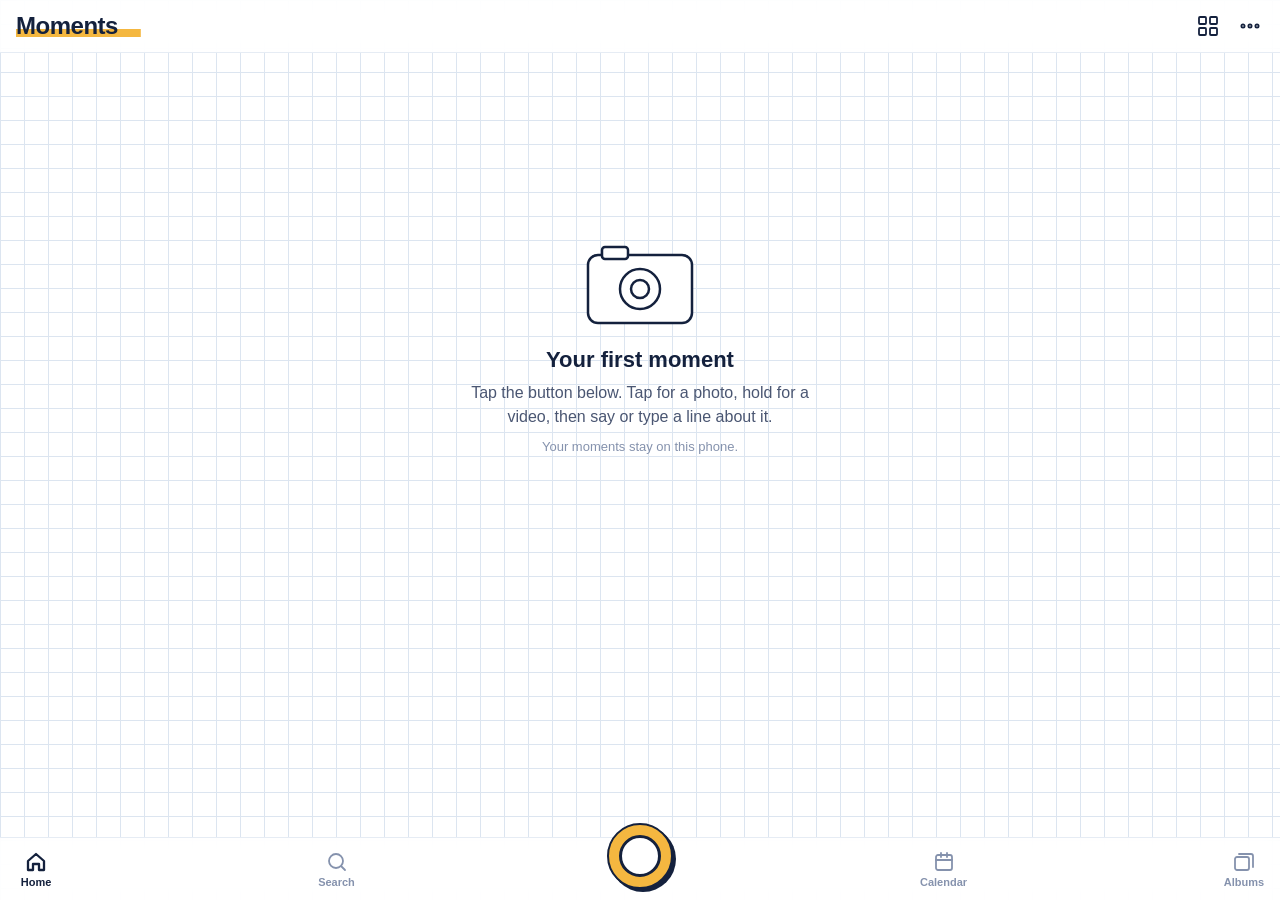
==== commit 836fda2d: "Moments: Phase 2 (richer moments) - Several shots per moment (up to 10): add from compose, remove, r" ====
--- a/moments/index.html
+++ b/moments/index.html
@@ -14,7 +14,7 @@
 <link rel="apple-touch-icon" href="icons/icon-180.png">
 <link rel="icon" type="image/png" href="icons/icon-192.png">
 <title>Moments</title>
-<link rel="stylesheet" href="styles.css?v=4">
+<link rel="stylesheet" href="styles.css?v=6">
 </head>
 <body>
 
@@ -27,7 +27,7 @@
       <span id="rm-text">0/3</span>
     </button>
     <div class="top-actions">
-      <button class="icon-btn" id="btn-search" aria-label="Search captions">
+      <button class="icon-btn" id="btn-search" aria-label="Search captions" hidden>
         <svg viewBox="0 0 24 24"><circle cx="11" cy="11" r="7"/><path d="m20 20-3.5-3.5"/></svg>
       </button>
       <button class="icon-btn" id="btn-view" aria-label="Switch to grid view">
@@ -85,21 +85,60 @@
       <div class="cal-dow"><span>M</span><span>T</span><span>W</span><span>T</span><span>F</span><span>S</span><span>S</span></div>
       <div class="cal-grid" id="cal-grid"></div>
     </section>
-    <section class="year">
+    <section class="year" id="year-sec">
       <h3 class="sec-title" id="heat-title">The last 12 months</h3>
       <div class="heat-wrap"><div class="heat" id="heat"></div></div>
       <div class="heat-legend"><span>Less</span><i class="l0"></i><i class="l1"></i><i class="l2"></i><i class="l3"></i><span>More</span></div>
     </section>
   </div>
+  <div id="search-view" hidden>
+    <div class="search-box">
+      <svg viewBox="0 0 24 24"><circle cx="11" cy="11" r="7"/><path d="m20 20-3.5-3.5"/></svg>
+      <input type="search" id="sq" placeholder="Search captions and #tags" autocomplete="off" enterkeyhint="search">
+    </div>
+    <div class="filters" id="filters"></div>
+    <div class="results" id="results"></div>
+    <p class="s-empty" id="s-empty" hidden>Nothing matches yet.</p>
+  </div>
+
+  <div id="col-view" hidden>
+    <div id="col-list">
+      <h2 class="view-title">Albums</h2>
+      <div class="col-grid" id="col-grid"></div>
+    </div>
+    <div id="col-detail" hidden>
+      <div class="col-head">
+        <button class="icon-btn" id="col-back" aria-label="All collections"><svg viewBox="0 0 24 24"><path d="M15 5l-7 7 7 7"/></svg></button>
+        <div class="col-title"><h2 id="col-name"></h2><span id="col-count"></span></div>
+        <button class="icon-btn" id="col-menu-btn" aria-label="Collection options"><svg viewBox="0 0 24 24"><circle cx="5" cy="12" r="1.6"/><circle cx="12" cy="12" r="1.6"/><circle cx="19" cy="12" r="1.6"/></svg></button>
+      </div>
+      <div class="col-menu" id="col-menu" hidden>
+        <button id="col-rename">Rename</button>
+        <button class="danger" id="col-delete">Delete collection (keeps the moments)</button>
+      </div>
+      <div class="col-actions">
+        <button class="pill-btn" id="col-play">Play</button>
+        <button class="pill-btn ghost" id="col-reel">Make video</button>
+      </div>
+      <div class="results" id="col-items"></div>
+      <p class="s-empty" id="col-empty" hidden>Add moments from the viewer's ••• menu or when you save.</p>
+    </div>
+  </div>
 </main>
 
 <nav class="tabbar" id="tabbar" aria-label="Main">
   <button class="tab active" data-tab="home" aria-label="Home">
     <svg viewBox="0 0 24 24"><path d="M4 11 12 4l8 7v9h-5v-6H9v6H4z"/></svg><span>Home</span>
   </button>
+  <button class="tab" data-tab="search" aria-label="Search">
+    <svg viewBox="0 0 24 24"><circle cx="11" cy="11" r="7"/><path d="m20 20-3.5-3.5"/></svg><span>Search</span>
+  </button>
   <button class="fab" id="fab" aria-label="Capture a new moment"><span class="fab-ring"></span></button>
   <button class="tab" data-tab="calendar" aria-label="Calendar">
     <svg viewBox="0 0 24 24"><rect x="4" y="5" width="16" height="15" rx="2"/><path d="M4 10h16M9 3v4M15 3v4"/></svg><span>Calendar</span>
+  </button>
+  <button class="tab" data-tab="collections" aria-label="Collections">
+    <svg viewBox="0 0 24 24"><rect x="3" y="7" width="14" height="13" rx="2"/><path d="M7 4h12a2 2 0 0 1 2 2v11"/></svg><span>Albums</span>
   </button>
 </nav>
 
@@ -128,6 +167,10 @@
   <div class="zoom-label" id="zoom-label" hidden>1×</div>
 
   <div class="cam-bottom">
+    <div class="lock-hint" id="lock-hint" hidden>
+      <svg viewBox="0 0 24 24"><rect x="5" y="11" width="14" height="10" rx="2"/><path d="M8 11V8a4 4 0 0 1 8 0v3"/></svg>
+      <span id="lock-text">Slide up to lock</span>
+    </div>
     <p class="cam-hint" id="cam-hint">Tap for photo · hold for video · pinch to zoom</p>
     <div class="cam-controls">
       <button class="icon-btn light round" id="cam-gallery" aria-label="Choose from gallery">
@@ -157,7 +200,14 @@
     <span class="compose-when" id="compose-when"></span>
     <span class="spacer"></span>
   </div>
+  <div class="compose-strip" id="compose-strip"></div>
   <div class="compose-panel" id="compose-panel">
+    <div class="voice-ask" id="voice-ask" hidden>
+      <span>Keep the voice recording? <b id="voice-ask-dur"></b></span>
+      <button class="pill-btn small light" id="voice-keep">Keep</button>
+      <button class="text-btn light" id="voice-drop">No</button>
+    </div>
+    <div class="chips-row" id="meta-chips"></div>
     <textarea id="caption" maxlength="280" rows="2" placeholder="Add a line about it (optional)" enterkeyhint="done"></textarea>
     <div class="caption-tools">
       <button class="mic-btn" id="mic" aria-label="Hold to talk, or tap to dictate" aria-pressed="false">
@@ -168,6 +218,15 @@
       <span class="mic-hint" id="mic-hint" hidden>Use your keyboard's mic to dictate.</span>
       <span class="count" id="count">0/280</span>
     </div>
+    <div class="meta-row">
+      <button class="chip" id="mood-btn" aria-label="Mood">🙂 Mood</button>
+      <button class="chip" id="tag-btn" aria-label="Add a tag"># Tag</button>
+      <button class="chip" id="colpick-btn" aria-label="Add to a collection">＋ Album</button>
+    </div>
+    <div class="mood-pop" id="mood-pop" hidden></div>
+    <div class="tag-entry" id="tag-entry" hidden>
+      <input id="tag-input" placeholder="Type a tag, then Done" maxlength="24" autocomplete="off" enterkeyhint="done">
+    </div>
     <button class="save-btn" id="compose-save">Save moment</button>
   </div>
 </section>
@@ -187,10 +246,18 @@
     </button>
   </div>
   <div class="viewer-stage" id="viewer-stage"></div>
+  <div class="viewer-dots" id="viewer-dots"></div>
+  <button class="voice-pill" id="viewer-voice" hidden>
+    <svg viewBox="0 0 24 24"><path d="M8 5v14l11-7z"/></svg><span id="viewer-voice-t"></span>
+  </button>
   <div class="viewer-caption" id="viewer-caption"></div>
   <div class="viewer-menu" id="viewer-menu" hidden>
-    <button id="viewer-edit">Edit caption</button>
+    <button id="viewer-share">Share</button>
+    <button id="viewer-card">Share as card</button>
+    <button id="viewer-addcol">Add to album</button>
+    <button id="viewer-edit">Edit caption, mood, tags</button>
     <button id="viewer-save-file">Save to device</button>
+    <button id="viewer-rmvoice">Remove voice recording</button>
     <button class="danger" id="viewer-delete">Delete</button>
   </div>
 </section>
@@ -305,13 +372,24 @@
   <button class="pill-btn" id="howto-ok">Got it</button>
 </div>
 
+<aside class="sheet" id="picker" aria-label="Albums" hidden>
+  <div class="sheet-handle"></div>
+  <h2 id="picker-title">Add to album</h2>
+  <div class="picker-list" id="picker-list"></div>
+  <div class="picker-new">
+    <input id="picker-input" placeholder="New album name" maxlength="40" autocomplete="off" enterkeyhint="done">
+    <button class="pill-btn small" id="picker-create">Create</button>
+  </div>
+  <button class="pill-btn wide-btn" id="picker-done">Done</button>
+</aside>
+
 <div class="toast" id="toast" role="status" aria-live="polite"></div>
 
-<input type="file" id="file-pick" accept="image/*,video/*" hidden>
+<input type="file" id="file-pick" accept="image/*,video/*" multiple hidden>
 <input type="file" id="file-capture" accept="image/*,video/*" capture="environment" hidden>
 <input type="file" id="file-import" accept=".zip,application/zip" hidden>
 
-<script src="app.js?v=4"></script>
+<script src="app.js?v=6"></script>
 <script data-goatcounter="https://adikhanna.goatcounter.com/count" async src="//gc.zgo.at/count.js"></script>
 </body>
 </html>
--- a/moments/styles.css
+++ b/moments/styles.css
@@ -558,3 +558,114 @@
 .ring-big { width: 80px; height: 80px; }
 .week-dots { gap: 4px; }
 .week-dots i { width: 24px; height: 24px; }
+
+/* ================= Phase 2 ================= */
+
+/* five-slot tab bar */
+.tab { width: 60px; }
+.tabbar { justify-content: space-between; padding-left: 6px; padding-right: 6px; }
+#home-view, #cal-view, #search-view, #col-view { min-width: 0; width: 100%; box-sizing: border-box; }
+body.on-search .top-actions #btn-view, body.on-cols .top-actions #btn-view { display: none; }
+
+/* compose: shot strip, meta chips, voice */
+.compose-strip { position: absolute; z-index: 3; left: 0; right: 0; top: calc(var(--sat) + 58px); display: flex; gap: 8px; padding: 0 12px; overflow-x: auto; scrollbar-width: none; }
+.compose-strip::-webkit-scrollbar { display: none; }
+.shot { position: relative; flex: 0 0 auto; width: 52px; height: 52px; border-radius: 10px; overflow: hidden; border: 2px solid rgba(255,255,255,.55); background: #222; }
+.shot img { width: 100%; height: 100%; object-fit: cover; }
+.shot.sel { border-color: var(--hl); box-shadow: 0 0 0 2px var(--hl); }
+.shot .x { position: absolute; top: 2px; right: 2px; width: 20px; height: 20px; border-radius: 50%; background: rgba(0,0,0,.65); color: #fff; font-size: 13px; line-height: 20px; text-align: center; }
+.shot.add { display: grid; place-items: center; border-style: dashed; background: rgba(0,0,0,.35); }
+.shot.add svg { width: 22px; height: 22px; stroke: #fff; stroke-width: 2.2; fill: none; stroke-linecap: round; }
+.shot .vid { position: absolute; left: 3px; bottom: 2px; font-size: 10px; color: #fff; font-weight: 800; text-shadow: 0 1px 2px #000; }
+
+.meta-row { display: flex; gap: 8px; margin: 0 0 10px; flex-wrap: wrap; }
+.chip { font-size: 14px; font-weight: 700; padding: 7px 12px; border-radius: 999px; background: rgba(255,255,255,.14); color: #fff; border: 1px solid rgba(255,255,255,.28); }
+.chip.on { background: #fff; color: #14213D; }
+.chips-row { display: flex; gap: 6px; flex-wrap: wrap; margin: 0 0 6px; }
+.chips-row:empty { display: none; }
+.tagchip { font-size: 13px; font-weight: 700; padding: 4px 10px; border-radius: 999px; background: rgba(244,183,64,.92); color: #14213D; display: inline-flex; gap: 6px; align-items: center; }
+.tagchip.col { background: rgba(255,255,255,.9); }
+.tagchip.voice { background: #C2452D; color: #fff; }
+.tagchip button { color: inherit; font-weight: 900; padding: 0 0 0 2px; }
+.mood-pop { display: flex; gap: 4px; justify-content: space-between; background: rgba(0,0,0,.6); border-radius: 14px; padding: 6px; margin: 0 0 10px; }
+.mood-pop button { font-size: 26px; width: 40px; height: 40px; border-radius: 10px; }
+.mood-pop button.on { background: rgba(255,255,255,.25); }
+.tag-entry input { width: 100%; box-sizing: border-box; font: inherit; font-size: 16px; padding: 10px 12px; border-radius: 12px; border: 1px solid rgba(255,255,255,.35); background: rgba(0,0,0,.4); color: #fff; outline: none; margin: 0 0 10px; }
+.voice-ask { display: flex; align-items: center; gap: 10px; background: rgba(0,0,0,.65); border-radius: 12px; padding: 8px 8px 8px 12px; margin: 0 0 10px; font-size: 14px; font-weight: 600; animation: pop .25s var(--ease); }
+.voice-ask span { flex: 1; }
+
+/* camera lock */
+.lock-hint { display: flex; align-items: center; justify-content: center; gap: 6px; margin: 0 auto 10px; width: max-content; padding: 6px 12px; border-radius: 999px; background: rgba(0,0,0,.5); font-size: 13px; font-weight: 700; }
+.lock-hint svg { width: 16px; height: 16px; fill: none; stroke: #fff; stroke-width: 2; }
+.lock-hint.locked { background: var(--hl); color: #14213D; }
+.lock-hint.locked svg { stroke: #14213D; }
+
+/* feed carousel */
+.slides { display: flex; width: 100%; height: 100%; overflow-x: auto; scroll-snap-type: x mandatory; scrollbar-width: none; overscroll-behavior-x: contain; }
+.slides::-webkit-scrollbar { display: none; }
+.slide { position: relative; flex: 0 0 100%; height: 100%; scroll-snap-align: start; }
+.slide img, .slide video { width: 100%; height: 100%; object-fit: cover; display: block; }
+.dots { position: absolute; left: 0; right: 0; bottom: 10px; display: flex; justify-content: center; gap: 5px; pointer-events: none; }
+.dots i { width: 6px; height: 6px; border-radius: 50%; background: rgba(255,255,255,.55); box-shadow: 0 0 2px rgba(0,0,0,.4); }
+.dots i.on { background: #fff; }
+body.grid .slides { overflow: hidden; }
+body.grid .dots { display: none; }
+.card-tags { font-size: 13px; color: var(--ink-3); font-weight: 600; margin: -2px 0 6px; }
+.card-time .mood { font-size: 13px; }
+.card-time .vp { display: inline-flex; align-items: center; gap: 2px; color: var(--red); }
+
+/* viewer parts + voice */
+.viewer-dots { position: absolute; z-index: 3; left: 0; right: 0; top: calc(var(--sat) + 60px); display: flex; justify-content: center; gap: 5px; pointer-events: none; }
+.viewer-dots i { width: 6px; height: 6px; border-radius: 50%; background: rgba(255,255,255,.45); }
+.viewer-dots i.on { background: #fff; }
+.voice-pill { position: absolute; z-index: 3; left: 16px; bottom: calc(var(--sab) + 110px); display: flex; align-items: center; gap: 6px; padding: 8px 14px 8px 10px; border-radius: 999px; background: var(--red); color: #fff; font-weight: 800; font-size: 14px; box-shadow: 0 4px 14px rgba(0,0,0,.35); }
+.voice-pill svg { width: 16px; height: 16px; fill: #fff; }
+.voice-pill.playing { background: #fff; color: var(--red); }
+.voice-pill.playing svg { fill: var(--red); }
+
+/* search */
+.search-box { position: sticky; top: calc(var(--sat) + 53px); z-index: 3; display: flex; align-items: center; gap: 8px; margin: 12px 12px 0; padding: 0 12px; background: var(--card); border: 1.5px solid var(--ink); border-radius: 12px; box-shadow: var(--shadow); }
+.search-box svg { width: 20px; height: 20px; flex: 0 0 auto; fill: none; stroke: var(--ink-3); stroke-width: 2; stroke-linecap: round; }
+.search-box input { flex: 1; min-width: 0; font: inherit; font-size: 16px; padding: 12px 0; border: 0; outline: none; background: transparent; color: var(--ink); }
+.filters { display: flex; gap: 8px; overflow-x: auto; padding: 12px; scrollbar-width: none; }
+.filters::-webkit-scrollbar { display: none; }
+.filter { flex: 0 0 auto; font-size: 13px; font-weight: 700; padding: 6px 12px; border-radius: 999px; border: 1.5px solid var(--line); background: var(--card); color: var(--ink-2); }
+.filter.on { background: var(--ink); color: var(--paper); border-color: var(--ink); }
+.results { display: grid; grid-template-columns: repeat(3, 1fr); gap: 2px; padding: 0 2px calc(var(--sab) + 110px); }
+.res { position: relative; aspect-ratio: 1; background: var(--grid); overflow: hidden; }
+.res img { width: 100%; height: 100%; object-fit: cover; display: block; }
+.res .ri { position: absolute; top: 5px; right: 5px; display: flex; gap: 3px; }
+.res .ri span { background: rgba(0,0,0,.55); color: #fff; font-size: 10px; font-weight: 800; padding: 2px 5px; border-radius: 999px; }
+.s-empty { text-align: center; color: var(--ink-3); padding: 40px 24px; }
+
+/* collections */
+.view-title { font-size: 22px; margin: 16px 16px 10px; }
+.col-grid { display: grid; grid-template-columns: repeat(2, 1fr); gap: 12px; padding: 0 12px calc(var(--sab) + 110px); }
+.col-card { text-align: left; background: var(--card); border: 1.5px solid var(--ink); border-radius: 14px; box-shadow: var(--shadow); overflow: hidden; }
+.col-cover { aspect-ratio: 1; background: var(--grid); display: grid; place-items: center; }
+.col-cover img { width: 100%; height: 100%; object-fit: cover; }
+.col-cover svg { width: 34px; height: 34px; fill: none; stroke: var(--ink-3); stroke-width: 1.8; stroke-linecap: round; }
+.col-card b { display: block; padding: 8px 10px 0; font-size: 15px; overflow: hidden; text-overflow: ellipsis; white-space: nowrap; }
+.col-card span { display: block; padding: 0 10px 10px; font-size: 12px; color: var(--ink-3); font-weight: 600; }
+.col-card.new .col-cover { border-bottom: 1.5px dashed var(--line); background: var(--paper); }
+.col-head { display: flex; align-items: center; gap: 4px; padding: 10px 8px 4px; }
+.col-title { flex: 1; min-width: 0; }
+.col-title h2 { margin: 0; font-size: 20px; overflow: hidden; text-overflow: ellipsis; white-space: nowrap; }
+.col-title span { font-size: 13px; color: var(--ink-3); font-weight: 600; }
+.col-menu { margin: 0 12px 8px; background: var(--card); border: 1.5px solid var(--ink); border-radius: 12px; overflow: hidden; }
+.col-menu button { display: block; width: 100%; text-align: left; padding: 12px 14px; font-weight: 600; border-bottom: 1px solid var(--line); }
+.col-menu button:last-child { border-bottom: 0; }
+.col-menu .danger { color: var(--red); }
+.col-actions { display: flex; gap: 10px; padding: 4px 12px 12px; }
+.col-actions .pill-btn { flex: 1; }
+
+/* album picker */
+.picker-list { display: flex; flex-direction: column; gap: 2px; max-height: 40vh; overflow-y: auto; margin: 6px 0 10px; }
+.pick { display: flex; align-items: center; gap: 12px; padding: 12px 6px; border-bottom: 1px solid var(--line); text-align: left; font-weight: 600; }
+.pick .box { width: 22px; height: 22px; border-radius: 6px; border: 2px solid var(--ink-3); display: grid; place-items: center; flex: 0 0 auto; }
+.pick.on .box { background: var(--ink); border-color: var(--ink); }
+.pick.on .box::after { content: ""; width: 10px; height: 6px; border: 2.5px solid var(--paper); border-top: 0; border-right: 0; transform: rotate(-45deg) translate(1px, -1px); }
+.picker-new { display: flex; gap: 8px; margin: 4px 0 12px; }
+.picker-new input { flex: 1; min-width: 0; font: inherit; font-size: 16px; padding: 10px 12px; border-radius: 12px; border: 1.5px solid var(--line); background: var(--paper); color: var(--ink); outline: none; }
+.wide-btn { width: 100%; }
+.picker-empty { color: var(--ink-3); font-size: 14px; padding: 6px 2px 10px; }
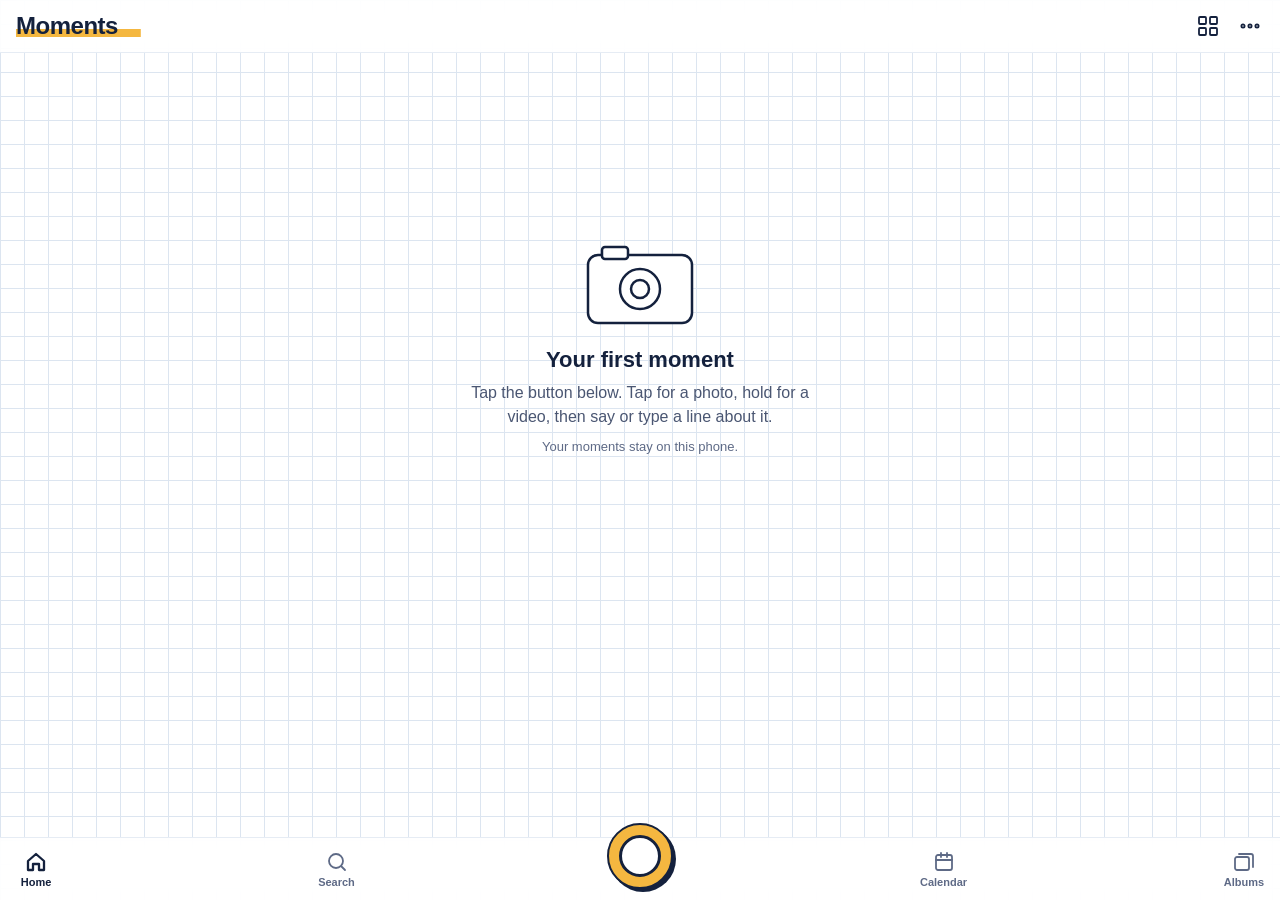
==== commit 6c4dc34f: "Moments: fixes from full QA pass - Stories: a slow swipe no longer turns into hold-to-pause; image d" ====
--- a/moments/index.html
+++ b/moments/index.html
@@ -14,7 +14,7 @@
 <link rel="apple-touch-icon" href="icons/icon-180.png">
 <link rel="icon" type="image/png" href="icons/icon-192.png">
 <title>Moments</title>
-<link rel="stylesheet" href="styles.css?v=6">
+<link rel="stylesheet" href="styles.css?v=7">
 </head>
 <body>
 
@@ -143,7 +143,7 @@
 </nav>
 
 <!-- ============ CAMERA ============ -->
-<section id="camera" class="screen dark" aria-label="Camera">
+<section inert aria-hidden="true" id="camera" class="screen dark" aria-label="Camera">
   <video id="viewfinder" playsinline muted autoplay></video>
   <div class="cam-flash" id="cam-flash"></div>
 
@@ -191,7 +191,7 @@
 </section>
 
 <!-- ============ COMPOSE ============ -->
-<section id="compose" class="screen dark" aria-label="New moment">
+<section inert aria-hidden="true" id="compose" class="screen dark" aria-label="New moment">
   <div class="compose-media" id="compose-media"></div>
   <div class="compose-top">
     <button class="icon-btn light" id="compose-cancel" aria-label="Discard">
@@ -232,7 +232,7 @@
 </section>
 
 <!-- ============ VIEWER ============ -->
-<section id="viewer" class="screen dark" aria-label="Moment">
+<section inert aria-hidden="true" id="viewer" class="screen dark" aria-label="Moment">
   <div class="viewer-top">
     <button class="icon-btn light" id="viewer-close" aria-label="Back to feed">
       <svg viewBox="0 0 24 24"><path d="M15 5l-7 7 7 7"/></svg>
@@ -263,7 +263,7 @@
 </section>
 
 <!-- ============ STORY PLAYER ============ -->
-<section id="story" class="screen dark" aria-label="Story">
+<section inert aria-hidden="true" id="story" class="screen dark" aria-label="Story">
   <div class="story-stage" id="story-stage"></div>
   <div class="story-head">
     <div class="story-bars" id="story-bars"></div>
@@ -335,7 +335,7 @@
       <div class="row-title">Open straight to camera</div>
       <div class="row-sub">Once you've allowed the camera.</div>
     </div>
-    <label class="switch"><input type="checkbox" id="opt-camfirst" checked><span></span></label>
+    <label class="switch"><input type="checkbox" id="opt-camfirst" checked aria-label="Open straight to camera"><span></span></label>
   </div>
 
   <div class="sheet-row" id="reminder-row" hidden>
@@ -344,7 +344,7 @@
       <div class="row-sub" id="reminder-line">One nudge a day, at the time you pick.</div>
     </div>
     <input type="time" id="reminder-time" value="20:00" aria-label="Reminder time">
-    <label class="switch"><input type="checkbox" id="opt-reminder"><span></span></label>
+    <label class="switch"><input type="checkbox" id="opt-reminder" aria-label="Daily reminder"><span></span></label>
   </div>
 
   <div class="sheet-row">
@@ -352,7 +352,7 @@
       <div class="row-title">Share anonymous usage counts</div>
       <div class="row-sub">Counts like "a moment was saved". Never photos, videos or captions.</div>
     </div>
-    <label class="switch"><input type="checkbox" id="opt-metrics"><span></span></label>
+    <label class="switch"><input type="checkbox" id="opt-metrics" aria-label="Share anonymous usage counts"><span></span></label>
   </div>
 
   <div class="sheet-row"><div><div class="row-title">Your stats</div><div class="row-sub">Counted on this phone only.</div></div></div>
@@ -389,7 +389,7 @@
 <input type="file" id="file-capture" accept="image/*,video/*" capture="environment" hidden>
 <input type="file" id="file-import" accept=".zip,application/zip" hidden>
 
-<script src="app.js?v=6"></script>
+<script src="app.js?v=7"></script>
 <script data-goatcounter="https://adikhanna.goatcounter.com/count" async src="//gc.zgo.at/count.js"></script>
 </body>
 </html>
--- a/moments/styles.css
+++ b/moments/styles.css
@@ -4,7 +4,7 @@
   --grid: #DCE5F0;
   --ink: #14213D;
   --ink-2: #4A5672;
-  --ink-3: #8592AD;
+  --ink-3: #5E6A86;
   --hl: #F4B740;
   --red: #C2452D;
   --card: #FFFFFF;
@@ -22,7 +22,7 @@
     --grid: #1B2840;
     --ink: #E9EEF7;
     --ink-2: #B4BFD4;
-    --ink-3: #7584A3;
+    --ink-3: #8D9AB8;
     --card: #141F33;
     --line: #22314D;
     --shadow: 3px 3px 0 #000;
@@ -669,3 +669,8 @@
 .picker-new input { flex: 1; min-width: 0; font: inherit; font-size: 16px; padding: 10px 12px; border-radius: 12px; border: 1.5px solid var(--line); background: var(--paper); color: var(--ink); outline: none; }
 .wide-btn { width: 100%; }
 .picker-empty { color: var(--ink-3); font-size: 14px; padding: 6px 2px 10px; }
+.story-stage img, .viewer-stage img { -webkit-user-drag: none; user-select: none; -webkit-user-select: none; }
+
+/* a11y: future calendar days use a colour, not opacity, so numbers stay readable */
+.cal-day.future { opacity: 1; background: transparent; border-style: dashed; color: var(--ink-3); }
+.slides:focus-visible, .shot:focus-visible, .bubble:focus-visible, .res:focus-visible, .card:focus-visible { outline: 3px solid var(--hl); outline-offset: 2px; }
